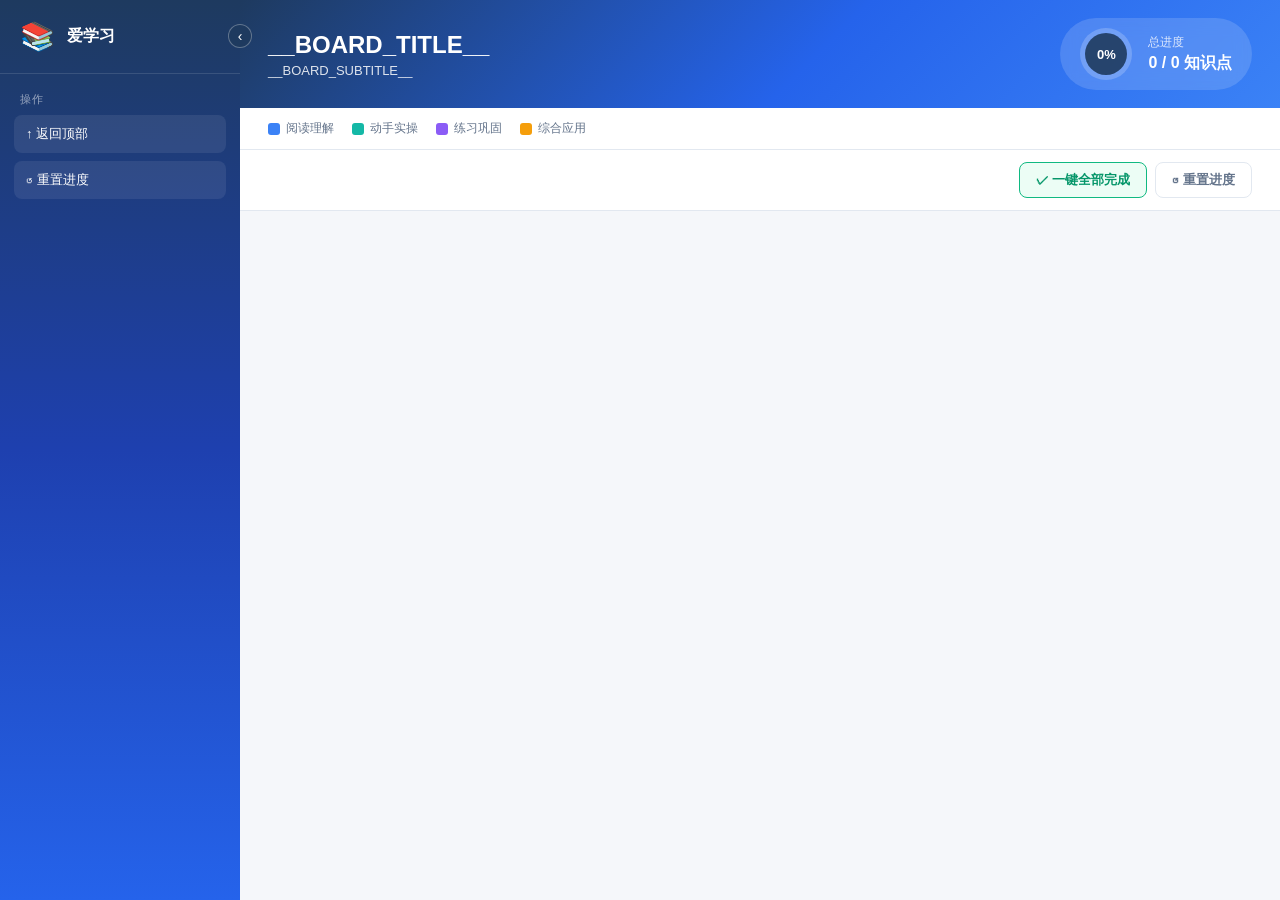
==== .codebuddy/skills/study-kanban/template/index.html @ 67352250 "更新skill信息" ====
<!DOCTYPE html>
<html lang="zh-CN">
<head>
  <meta charset="UTF-8" />
  <meta name="viewport" content="width=device-width, initial-scale=1.0" />
  <title>__BOARD_TITLE__</title>
  <link rel="stylesheet" href="css/style.css" />
</head>
<body>
  <div class="layout">
    <!-- 侧边栏 -->
    <aside class="sidebar" id="sidebar">
      <div class="sidebar-header">
        <div class="sidebar-logo">📚</div>
        <div>
          <div class="sidebar-title">爱学习</div>
        </div>
      </div>

      <!-- 动态主题菜单区（由 app.js 根据 boards 渲染）：多个学习主题 → 多个一级菜单，
           每个一级菜单下挂该主题的知识点子菜单（按阶段分组）。单主题时只渲染一个菜单。 -->
      <div id="menuGroupsContainer"></div>

      <div class="menu-group">
        <div class="menu-group-title">操作</div>
        <button class="menu-item" id="back-to-top">↑ 返回顶部</button>
        <button class="menu-item" id="sidebar-reset">↺ 重置进度</button>
      </div>

      <button class="collapse-btn" id="collapse-btn" title="折叠/展开侧边栏">‹</button>
    </aside>

    <!-- 主区域 -->
    <main class="main-area">
      <header class="header">
        <div class="header-left">
          <h1>__BOARD_TITLE__</h1>
          <p>__BOARD_SUBTITLE__</p>
        </div>

        <div class="progress-section header-right">
          <div class="progress-circle" id="progress-circle">
            <span class="progress-text" id="progress-text">0%</span>
          </div>
          <div class="progress-info">
            <span class="label">总进度</span>
            <span class="value" id="progress-detail">0 / 0 知识点</span>
          </div>
        </div>
      </header>

      <div class="legend">
        <span class="legend-item"><span class="legend-dot tag-reading"></span>阅读理解</span>
        <span class="legend-item"><span class="legend-dot tag-hands-on"></span>动手实操</span>
        <span class="legend-item"><span class="legend-dot tag-practice"></span>练习巩固</span>
        <span class="legend-item"><span class="legend-dot tag-mastery"></span>综合应用</span>
      </div>

      <div class="toolbar">
        <div class="stage-buttons" id="stage-buttons"></div>
        <div class="toolbar-actions">
          <button class="action-btn select-all" id="select-all">✓ 一键全部完成</button>
          <button class="action-btn reset" id="reset-all">↺ 重置进度</button>
        </div>
      </div>

      <div class="boards-container" id="boardsContainer"></div>
    </main>
  </div>

  <script src="js/data.js"></script>
  <script src="js/app.js"></script>
</body>
</html>
---- .codebuddy/skills/study-kanban/template/css/style.css ----
/* study-kanban — 视觉风格 1:1 复制自 WorkBuddy 学习看板（单看板裁剪版） */

/* 本地存储不可用时给出的轻量提示 */
.persist-warning {
  position: fixed;
  bottom: 16px;
  left: 50%;
  transform: translateX(-50%);
  background: #fef2f2;
  color: #b91c1c;
  border: 1px solid #fecaca;
  padding: 8px 16px;
  border-radius: 8px;
  font-size: 13px;
  z-index: 1000;
  box-shadow: 0 4px 12px rgba(0, 0, 0, 0.1);
}

:root {
  --bg: #f5f7fa;
  --primary: #3b82f6;
  --primary-dark: #2563eb;
  --header-gradient: linear-gradient(135deg, #1e3a5f 0%, #2563eb 55%, #3b82f6 100%);
  --sidebar-gradient: linear-gradient(180deg, #1e3a5f 0%, #1e40af 50%, #2563eb 100%);
  --text: #1e293b;
  --text-muted: #64748b;
  --card-bg: #ffffff;
  --border: #e2e8f0;

  --tag-reading: #3b82f6;
  --tag-hands-on: #14b8a6;
  --tag-practice: #8b5cf6;
  --tag-mastery: #f59e0b;

  --col-color: #3b82f6;
}

* { margin: 0; padding: 0; box-sizing: border-box; }

body {
  font-family: "PingFang SC", "Microsoft YaHei", -apple-system, sans-serif;
  background: var(--bg);
  color: var(--text);
  min-height: 100vh;
}

.layout { display: flex; min-height: 100vh; }

/* ============ 侧边栏 ============ */
.sidebar {
  width: 240px;
  background: var(--sidebar-gradient);
  color: #fff;
  display: flex;
  flex-direction: column;
  padding: 20px 0;
  position: relative;
  transition: width 0.3s ease;
  flex-shrink: 0;
}
.sidebar.collapsed { width: 56px; }
.sidebar.collapsed .sidebar-header > div:last-child,
.sidebar.collapsed .menu-group,
.sidebar.collapsed .sidebar-subtitle { display: none; }

.sidebar-header {
  display: flex;
  align-items: center;
  gap: 12px;
  padding: 0 20px 20px;
  border-bottom: 1px solid rgba(255, 255, 255, 0.12);
}
.sidebar-logo { font-size: 28px; }
.sidebar-title { font-size: 16px; font-weight: 600; }
.sidebar-subtitle { font-size: 12px; opacity: 0.7; }

.menu-group { margin-top: 18px; padding: 0 14px; }
.menu-group-title {
  font-size: 11px;
  text-transform: uppercase;
  letter-spacing: 1px;
  opacity: 0.55;
  margin-bottom: 8px;
  padding-left: 6px;
}


.menu-item {
  display: block;
  width: 100%;
  text-align: left;
  background: rgba(255, 255, 255, 0.08);
  border: none;
  color: #fff;
  padding: 10px 12px;
  border-radius: 8px;
  margin-bottom: 8px;
  cursor: pointer;
  font-size: 13px;
  transition: background 0.2s;
}
.menu-item:hover { background: rgba(255, 255, 255, 0.18); }

/* ============ 多主题动态菜单组（由 app.js 渲染） ============ */
.menu-group-header {
  display: flex;
  align-items: center;
  justify-content: space-between;
  width: 100%;
  background: rgba(255, 255, 255, 0.1);
  border: none;
  color: #fff;
  padding: 11px 12px;
  border-radius: 9px;
  margin-bottom: 8px;
  cursor: pointer;
  font-size: 13.5px;
  font-weight: 600;
  transition: background 0.2s, box-shadow 0.2s;
}
.menu-group-header:hover { background: rgba(255, 255, 255, 0.2); }
.menu-group-header.active {
  background: rgba(59, 130, 246, 0.85);
  box-shadow: 0 4px 12px rgba(59, 130, 246, 0.35);
}
.menu-group-header .arrow {
  font-size: 12px;
  opacity: 0.75;
  transition: transform 0.25s ease;
}
.menu-group.collapsed .menu-group-header .arrow { transform: rotate(-90deg); }

/* 折叠：隐藏子菜单内容 */
.menu-group-items {
  overflow: hidden;
  transition: max-height 0.3s ease;
}
.menu-group.collapsed .menu-group-items { max-height: 0 !important; }

/* 每个阶段分组 */
.menu-stage { margin-bottom: 10px; padding: 0 4px; }
.menu-stage-label {
  font-size: 11px;
  font-weight: 700;
  color: #fff;
  opacity: 0.85;
  padding: 4px 8px;
  border-left: 3px solid var(--stage-color, #3b82f6);
  margin-bottom: 5px;
}
.menu-link-list { display: flex; flex-direction: column; gap: 2px; }

/* 三级知识点链接：点击跳转对应文档 */
.menu-link {
  display: flex;
  align-items: center;
  gap: 8px;
  font-size: 12px;
  color: rgba(255, 255, 255, 0.82);
  text-decoration: none;
  padding: 6px 10px 6px 12px;
  border-radius: 7px;
  transition: background 0.18s, color 0.18s, padding-left 0.18s;
  line-height: 1.35;
}
.menu-link:hover {
  background: rgba(255, 255, 255, 0.14);
  color: #fff;
  padding-left: 16px;
}
.menu-link-check {
  width: 14px;
  height: 14px;
  border-radius: 4px;
  border: 1.5px solid rgba(255, 255, 255, 0.4);
  flex-shrink: 0;
  position: relative;
  transition: all 0.18s;
}
.menu-link.done { color: #86efac; }
.menu-link.done .menu-link-check {
  background: #10b981;
  border-color: #10b981;
}
.menu-link.done .menu-link-check::after {
  content: '';
  position: absolute;
  left: 4px;
  top: 1px;
  width: 4px;
  height: 8px;
  border: solid #fff;
  border-width: 0 2px 2px 0;
  transform: rotate(45deg);
}
.menu-link.done .menu-link-text { text-decoration: line-through; }

.collapse-btn {
  position: absolute;
  top: 24px;
  right: -12px;
  width: 24px;
  height: 24px;
  border-radius: 50%;
  border: 1px solid rgba(255, 255, 255, 0.3);
  background: #1e3a5f;
  color: #fff;
  cursor: pointer;
  font-size: 14px;
  z-index: 10;
}
.collapse-btn:hover { background: #2563eb; }

/* ============ 主区域 ============ */
.main-area { flex: 1; display: flex; flex-direction: column; }

.header {
  background: var(--header-gradient);
  color: #fff;
  padding: 18px 28px;
  display: flex;
  justify-content: space-between;
  align-items: center;
  box-shadow: 0 4px 16px rgba(30, 58, 95, 0.2);
}
.header-left h1 { font-size: 24px; font-weight: 600; }
.header-left p { font-size: 13px; opacity: 0.85; margin-top: 4px; }

.header-right {
  display: flex;
  align-items: center;
  gap: 16px;
  background: rgba(255, 255, 255, 0.15);
  padding: 10px 20px;
  border-radius: 50px;
  backdrop-filter: blur(8px);
  -webkit-backdrop-filter: blur(8px);
}
.progress-circle {
  width: 52px;
  height: 52px;
  border-radius: 50%;
  background: conic-gradient(#fff 0deg, rgba(255, 255, 255, 0.2) 0deg);
  display: flex;
  align-items: center;
  justify-content: center;
  position: relative;
  transition: background 0.5s ease;
}
.progress-circle::after {
  content: '';
  position: absolute;
  width: 42px;
  height: 42px;
  border-radius: 50%;
  background: rgba(30, 58, 95, 0.9);
}
.progress-text {
  position: relative;
  z-index: 1;
  font-size: 13px;
  font-weight: 700;
  color: #fff;
}
.progress-info {
  display: flex;
  flex-direction: column;
  gap: 2px;
  color: #fff;
}
.progress-info .label { font-size: 12px; opacity: 0.8; }
.progress-info .value { font-size: 16px; font-weight: 700; }

/* ============ 图例 ============ */
.legend {
  display: flex;
  gap: 18px;
  padding: 12px 28px;
  background: #fff;
  border-bottom: 1px solid var(--border);
}
.legend-item { display: flex; align-items: center; gap: 6px; font-size: 12px; color: var(--text-muted); }
.legend-dot { width: 12px; height: 12px; border-radius: 3px; display: inline-block; }
.tag-reading { background: var(--tag-reading); }
.tag-hands-on { background: var(--tag-hands-on); }
.tag-practice { background: var(--tag-practice); }
.tag-mastery { background: var(--tag-mastery); }

/* ============ 工具栏 ============ */
.toolbar {
  display: flex;
  justify-content: space-between;
  align-items: center;
  padding: 12px 28px;
  background: #fff;
  border-bottom: 1px solid var(--border);
  gap: 12px;
  flex-wrap: wrap;
}
.stage-buttons { display: flex; gap: 8px; flex-wrap: wrap; }
.stage-button {
  display: inline-flex;
  align-items: center;
  gap: 8px;
  padding: 7px 14px;
  font-size: 12.5px;
  font-weight: 600;
  background: #fff;
  border: 1.5px solid var(--border);
  border-radius: 999px;
  color: var(--text-muted);
  cursor: pointer;
  user-select: none;
  transition: all 0.2s;
  white-space: nowrap;
}
.stage-button:hover {
  border-color: var(--button-color, var(--primary));
  color: var(--button-color, var(--primary));
}
.stage-button.active {
  background: var(--button-color, var(--primary));
  border-color: var(--button-color, var(--primary));
  color: #fff;
  font-weight: 600;
  box-shadow: 0 4px 10px rgba(0,0,0,0.12);
  transform: translateY(-1px);
}
.stage-button-dot {
  width: 9px;
  height: 9px;
  border-radius: 50%;
  background: var(--button-color, var(--primary));
  flex-shrink: 0;
  transition: box-shadow 0.2s;
}
.stage-button.active .stage-button-dot {
  box-shadow: 0 0 0 2px rgba(255,255,255,0.5);
}
.stage-button-label { white-space: nowrap; }
.stage-button-value {
  font-weight: 700;
  font-variant-numeric: tabular-nums;
}

.toolbar-actions { display: flex; gap: 8px; }
.action-btn {
  padding: 8px 16px;
  border-radius: 8px;
  font-size: 13px;
  font-weight: 600;
  cursor: pointer;
  border: none;
  transition: all 0.2s;
  display: inline-flex;
  align-items: center;
  gap: 6px;
}
.action-btn.select-all {
  background: #ecfdf5;
  color: #059669;
  border: 1.5px solid #10b981;
}
.action-btn.select-all:hover { background: #10b981; color: #fff; }
.action-btn.reset {
  background: #fff;
  color: var(--text-muted);
  border: 1.5px solid var(--border);
}
.action-btn.reset:hover { border-color: #f43f5e; color: #f43f5e; }

/* ============ 看板 ============ */
.board {
  flex: 1;
  display: flex;
  flex-wrap: nowrap;
  gap: 16px;
  padding: 20px 28px;
  align-items: flex-start;
  overflow-x: auto;
  min-height: 600px;
}
.board::-webkit-scrollbar { height: 8px; }
.board::-webkit-scrollbar-track { background: var(--bg); border-radius: 4px; }
.board::-webkit-scrollbar-thumb { background: var(--border); border-radius: 4px; }
.board::-webkit-scrollbar-thumb:hover { background: var(--text-muted); }

.column {
  flex: 0 0 220px;
  width: 220px;
  background: #f0f4f8;
  border-radius: 12px;
  border-top: 3px solid var(--col-color);
  box-shadow: 0 0 0 3px transparent;
  display: flex;
  flex-direction: column;
  transition: box-shadow 0.25s ease, transform 0.25s ease;
  scroll-margin-top: 20px;
}
.column:hover {
  box-shadow: -3px 0 0 0 var(--col-color),
              3px 0 0 0 var(--col-color),
              0 3px 0 0 var(--col-color);
}
.column.active-column {
  box-shadow: -3px 0 0 0 var(--col-color),
              3px 0 0 0 var(--col-color),
              0 3px 0 0 var(--col-color),
              0 12px 28px -8px rgba(59, 130, 246, 0.35);
}

.column-header {
  padding: 12px 14px 8px;
  border-bottom: 1px solid var(--border);
}
.stage-badge {
  width: 22px;
  height: 22px;
  border-radius: 6px;
  background: var(--col-color);
  color: #fff;
  font-size: 12px;
  font-weight: 700;
  display: flex;
  align-items: center;
  justify-content: center;
  flex-shrink: 0;
}
.column-title { font-size: 13px; font-weight: 600; line-height: 1.3; display: flex; align-items: center; gap: 8px; }
.column-title h3 { font-size: 13px; font-weight: 600; }
.subtitle { font-size: 11px; color: var(--text-muted); margin-top: 4px; line-height: 1.4; }
.column-count { font-size: 11px; color: var(--text-muted); margin-top: 6px; }

.column-body {
  padding: 12px 12px 14px;
  display: flex;
  flex-direction: column;
  gap: 10px;
}

/* ============ 卡片 ============ */
.card {
  background: var(--card-bg);
  border: 1px solid var(--border);
  border-radius: 10px;
  padding: 12px;
  min-height: 210px;
  display: flex;
  flex-direction: column;
  cursor: pointer;
  transition: transform 0.18s, box-shadow 0.18s, border-color 0.18s;
  position: relative;
}
.card:hover { transform: translateY(-3px); box-shadow: 0 8px 20px rgba(30, 41, 59, 0.12); border-color: #cbd5e1; }
.card.done { opacity: 0.6; background: #f8fafc; }
.card.done .card-title { text-decoration: line-through; color: var(--text-muted); }

.card-top { display: flex; align-items: flex-start; gap: 8px; margin-bottom: 8px; }
.card-check {
  width: 18px;
  height: 18px;
  border-radius: 5px;
  border: 2px solid #cbd5e1;
  flex-shrink: 0;
  margin-top: 1px;
  display: flex;
  align-items: center;
  justify-content: center;
  cursor: pointer;
  transition: all 0.18s;
}
.card-check:hover { border-color: #10b981; }
.card.done .card-check { background: #10b981; border-color: #10b981; }
.card.done .card-check::after {
  content: '';
  width: 5px;
  height: 9px;
  border: solid white;
  border-width: 0 2px 2px 0;
  transform: rotate(45deg);
  margin-bottom: 2px;
}

.card-title { font-size: 12.5px; font-weight: 600; line-height: 1.4; flex: 1; }

.card-tag {
  display: inline-block;
  align-self: flex-start;
  font-size: 10px;
  padding: 2px 6px;
  border-radius: 4px;
  font-weight: 600;
  margin-bottom: 6px;
}
.card-tag.reading  { background: #dbeafe; color: #2563eb; }
.card-tag.hands-on { background: #ccfbf1; color: #0d9488; }
.card-tag.practice { background: #ede9fe; color: #7c3aed; }
.card-tag.mastery  { background: #fef3c7; color: #b45309; }

.card-desc { font-size: 11.5px; color: var(--text); line-height: 1.5; flex: 1 1 auto; overflow: hidden; margin-bottom: 8px; }

.card-explain {
  font-size: 11px;
  color: #475569;
  background: #f1f5f9;
  border-left: 3px solid var(--col-color);
  padding: 7px 9px;
  border-radius: 6px;
  line-height: 1.55;
  margin-bottom: 8px;
}
.card-explain-label {
  display: inline-block;
  font-size: 10px;
  font-weight: 600;
  color: var(--primary);
  background: #dbeafe;
  border-radius: 4px;
  padding: 1px 6px;
  margin-right: 4px;
  margin-bottom: 4px;
}

.card-criteria {
  font-size: 11px;
  color: var(--text-muted);
  background: #f8fafc;
  border-left: 3px solid var(--border);
  padding: 6px 8px;
  border-radius: 6px;
  margin-bottom: 8px;
  line-height: 1.4;
}
.card.done .card-criteria { border-left-color: #10b981; }
.card-criteria strong { color: var(--text); font-size: 10px; text-transform: uppercase; letter-spacing: 0.5px; }

.card-link {
  font-size: 11px;
  color: var(--primary);
  text-decoration: none;
  margin-top: auto;
  margin-left: auto;
  align-self: flex-end;
  display: inline-flex;
  align-items: center;
  gap: 3px;
}
.card-link:hover { text-decoration: underline; }
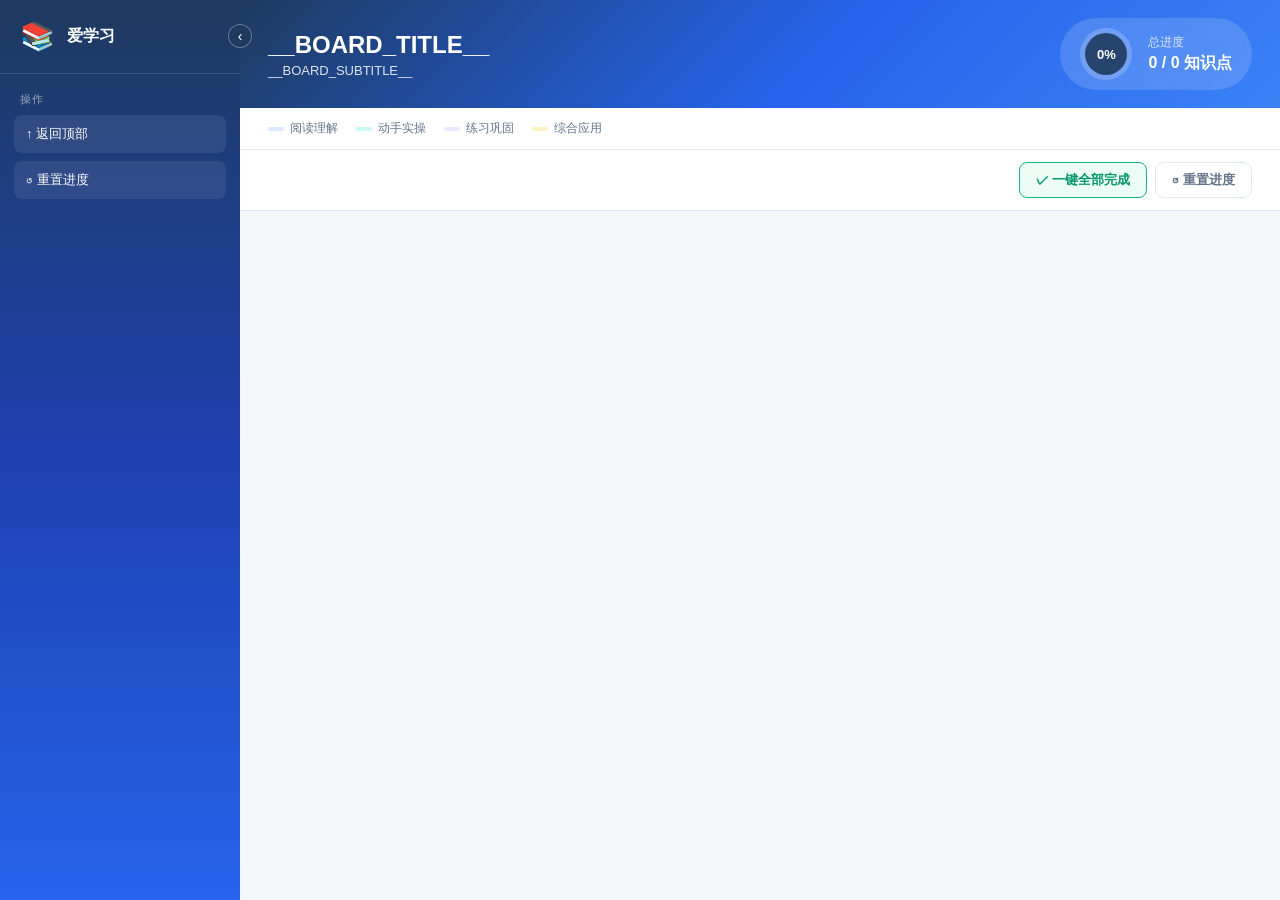
==== commit bb30758d: "skill优化" ====
--- a/.codebuddy/skills/study-kanban/template/index.html
+++ b/.codebuddy/skills/study-kanban/template/index.html
@@ -50,10 +50,10 @@
       </header>
 
       <div class="legend">
-        <span class="legend-item"><span class="legend-dot tag-reading"></span>阅读理解</span>
-        <span class="legend-item"><span class="legend-dot tag-hands-on"></span>动手实操</span>
-        <span class="legend-item"><span class="legend-dot tag-practice"></span>练习巩固</span>
-        <span class="legend-item"><span class="legend-dot tag-mastery"></span>综合应用</span>
+        <span class="legend-item"><span class="legend-dot reading"></span>阅读理解</span>
+        <span class="legend-item"><span class="legend-dot hands-on"></span>动手实操</span>
+        <span class="legend-item"><span class="legend-dot practice"></span>练习巩固</span>
+        <span class="legend-item"><span class="legend-dot mastery"></span>综合应用</span>
       </div>
 
       <div class="toolbar">
--- a/.codebuddy/skills/study-kanban/template/css/style.css
+++ b/.codebuddy/skills/study-kanban/template/css/style.css
@@ -27,11 +27,6 @@
   --card-bg: #ffffff;
   --border: #e2e8f0;
 
-  --tag-reading: #3b82f6;
-  --tag-hands-on: #14b8a6;
-  --tag-practice: #8b5cf6;
-  --tag-mastery: #f59e0b;
-
   --col-color: #3b82f6;
 }
 
@@ -177,7 +172,7 @@
   position: relative;
   transition: all 0.18s;
 }
-.menu-link.done { color: #86efac; }
+.menu-link.done { color: #86efac; text-decoration: line-through; }
 .menu-link.done .menu-link-check {
   background: #10b981;
   border-color: #10b981;
@@ -193,7 +188,6 @@
   border-width: 0 2px 2px 0;
   transform: rotate(45deg);
 }
-.menu-link.done .menu-link-text { text-decoration: line-through; }
 
 .collapse-btn {
   position: absolute;
@@ -271,7 +265,7 @@
 .progress-info .label { font-size: 12px; opacity: 0.8; }
 .progress-info .value { font-size: 16px; font-weight: 700; }
 
-/* ============ 图例 ============ */
+/* ============ 图例（浅底深字，与卡片 tag 视觉一致，1:1 复制 WorkBuddy） ============ */
 .legend {
   display: flex;
   gap: 18px;
@@ -280,11 +274,17 @@
   border-bottom: 1px solid var(--border);
 }
 .legend-item { display: flex; align-items: center; gap: 6px; font-size: 12px; color: var(--text-muted); }
-.legend-dot { width: 12px; height: 12px; border-radius: 3px; display: inline-block; }
-.tag-reading { background: var(--tag-reading); }
-.tag-hands-on { background: var(--tag-hands-on); }
-.tag-practice { background: var(--tag-practice); }
-.tag-mastery { background: var(--tag-mastery); }
+.legend-dot {
+  display: inline-block;
+  font-size: 10px;
+  padding: 2px 8px;
+  border-radius: 4px;
+  font-weight: 600;
+}
+.legend-dot.reading  { background: #dbeafe; color: #2563eb; }
+.legend-dot.hands-on { background: #ccfbf1; color: #0d9488; }
+.legend-dot.practice { background: #ede9fe; color: #7c3aed; }
+.legend-dot.mastery  { background: #fef3c7; color: #b45309; }
 
 /* ============ 工具栏 ============ */
 .toolbar {
